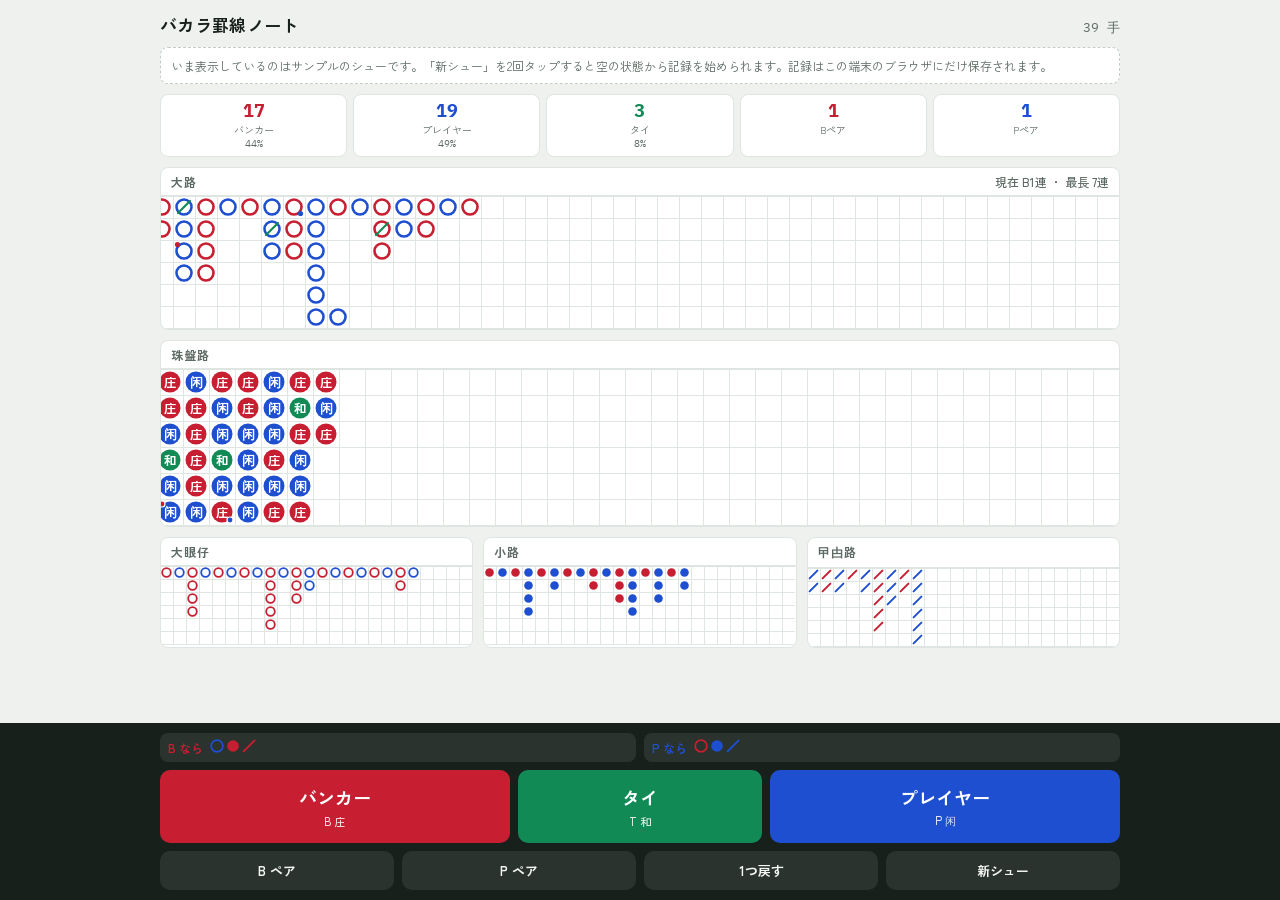
==== docs/index.html @ 33d2c754 "iPhoneアプリ版（SwiftUI）と応援チップを追加 - 大路・珠盤路・大眼仔・小路・曱甴路・問路をネイティブで描画 - 過去のシューの保存、1つ戻す、ペア記録 - StoreKit 2 の消耗型" ====
<!doctype html>
<html lang="ja">
<head>
<meta charset="utf-8">
<meta name="viewport" content="width=device-width, initial-scale=1, viewport-fit=cover, user-scalable=no">
<meta name="apple-mobile-web-app-capable" content="yes">
<meta name="mobile-web-app-capable" content="yes">
<meta name="apple-mobile-web-app-status-bar-style" content="black-translucent">
<meta name="apple-mobile-web-app-title" content="罫線ノート">
<meta name="theme-color" content="#18201c">
<link rel="manifest" href="manifest.webmanifest">
<link rel="apple-touch-icon" href="icon-180.png">
<style>
:root { color-scheme: light; padding-top: env(safe-area-inset-top, 0px); padding-bottom: 0; box-sizing: border-box; height: 100%; }
body { margin: 0; font-size: 14px; }
[hidden] { display: none !important; }
</style>
<title>バカラ罫線ノート</title>
<link rel="preconnect" href="https://fonts.googleapis.com">
<link rel="stylesheet" href="https://fonts.googleapis.com/css2?family=Zen+Kaku+Gothic+New:wght@500;700&family=IBM+Plex+Mono:wght@500;600&display=swap">
<style>
/* Layout: scoreboard sheet that scrolls, with a fixed input deck at the thumb's reach */
:root {
  --bg: #eef1ee;
  --sheet: #ffffff;
  --fg: #18201c;
  --muted: #5d6a63;
  --line: #dfe5e1;
  --line-strong: #c3ccc6;
  --banker: #c81e32;
  --player: #1f4fd1;
  --tie: #128a55;
  --deck: #18201c;
  --deck-fg: #f3f6f4;
  --deck-btn: #2a332e;
  --font-ui: "Zen Kaku Gothic New", "Hiragino Sans", "Noto Sans JP", system-ui, sans-serif;
  --font-num: "IBM Plex Mono", ui-monospace, "SFMono-Regular", Menlo, monospace;
}
@media (prefers-color-scheme: dark) {
  :root:not([data-theme="light"]) {
    --bg: #0d1210; --sheet: #151c18; --fg: #e8eeea; --muted: #94a39a;
    --line: #243029; --line-strong: #34433a;
    --banker: #ff5a6a; --player: #6d95ff; --tie: #3fc58a;
    --deck: #050806; --deck-fg: #e8eeea; --deck-btn: #1c2520;
    color-scheme: dark;
  }
}
:root[data-theme="dark"] {
  --bg: #0d1210; --sheet: #151c18; --fg: #e8eeea; --muted: #94a39a;
  --line: #243029; --line-strong: #34433a;
  --banker: #ff5a6a; --player: #6d95ff; --tie: #3fc58a;
  --deck: #050806; --deck-fg: #e8eeea; --deck-btn: #1c2520;
  color-scheme: dark;
}
html, body { height: 100%; }
body {
  background: var(--bg); color: var(--fg); font-family: var(--font-ui);
  -webkit-tap-highlight-color: transparent;
}
.app { display: flex; flex-direction: column; height: 100%; }
.sheet-wrap {
  flex: 1; overflow-y: auto; min-height: 0;
  padding-left: max(12px, env(safe-area-inset-left, 0px));
  padding-right: max(12px, env(safe-area-inset-right, 0px));
  padding-block: 12px 16px;
}
.sheet { max-width: 960px; margin: 0 auto; display: grid; gap: 10px; }
header.top { display: flex; align-items: baseline; justify-content: space-between; gap: 8px; flex-wrap: wrap; }
h1 { font-size: 17px; margin: 0; letter-spacing: .02em; text-wrap: balance; }
.hand-no { font-family: var(--font-num); font-size: 13px; color: var(--muted); }
.stats { display: grid; grid-template-columns: repeat(5, minmax(0, 1fr)); gap: 6px; }
.stat {
  background: var(--sheet); border: 1px solid var(--line); border-radius: 8px;
  padding: 6px 4px; text-align: center; min-width: 0;
}
.stat b { display: block; font-family: var(--font-num); font-size: 18px; font-variant-numeric: tabular-nums; line-height: 1.15; }
.stat span { display: block; font-size: 10px; color: var(--muted); white-space: nowrap; overflow: hidden; text-overflow: ellipsis; }
.stat small { display: block; font-family: var(--font-num); font-size: 10px; color: var(--muted); }
.stat.b b { color: var(--banker); } .stat.p b { color: var(--player); } .stat.t b { color: var(--tie); }
.road { background: var(--sheet); border: 1px solid var(--line); border-radius: 8px; overflow: hidden; }
.road h2 {
  margin: 0; padding: 5px 10px; font-size: 12px; font-weight: 700; color: var(--muted);
  letter-spacing: .08em; display: flex; justify-content: space-between; gap: 8px;
  border-bottom: 1px solid var(--line);
}
.road h2 em { font-style: normal; font-weight: 500; letter-spacing: 0; }
.scroller { overflow-x: auto; overscroll-behavior-x: contain; scrollbar-width: thin; }
.scroller svg { display: block; }
.derived { display: grid; grid-template-columns: repeat(3, minmax(0, 1fr)); gap: 10px; }
@media (max-width: 720px) { .derived { grid-template-columns: 1fr; } }
.notice {
  font-size: 12px; color: var(--muted); background: var(--sheet); border: 1px dashed var(--line-strong);
  border-radius: 8px; padding: 8px 10px; line-height: 1.6;
}

/* input deck */
.deck {
  background: var(--deck); color: var(--deck-fg);
  padding-left: max(12px, env(safe-area-inset-left, 0px));
  padding-right: max(12px, env(safe-area-inset-right, 0px));
  padding-block: 10px calc(10px + env(safe-area-inset-bottom, 0px));
}
.deck-inner { max-width: 960px; margin: 0 auto; display: grid; gap: 8px; }
.ask { display: grid; grid-template-columns: 1fr 1fr; gap: 8px; font-size: 12px; }
.ask div { display: flex; align-items: center; gap: 6px; background: var(--deck-btn); border-radius: 8px; padding: 5px 8px; min-width: 0; }
.ask .lbl { font-weight: 700; }
.ask .lbl.b { color: var(--banker); } .ask .lbl.p { color: var(--player); }
.ask svg { flex: none; }
.ask .none { color: #8a978f; font-size: 11px; }
.main-btns { display: grid; grid-template-columns: 1fr .7fr 1fr; gap: 8px; }
button {
  font-family: var(--font-ui); font-weight: 700; border: 0; cursor: pointer; color: inherit;
  border-radius: 10px; touch-action: manipulation;
}
button:focus-visible { outline: 3px solid #f5c542; outline-offset: 2px; }
.res { padding: 14px 4px; font-size: 18px; color: #fff; display: grid; gap: 2px; justify-items: center; }
.res small { font-size: 11px; font-weight: 500; opacity: .85; }
.res.b { background: var(--banker); } .res.p { background: var(--player); } .res.t { background: var(--tie); }
.res:active { transform: scale(.97); }
.sub-btns { display: grid; grid-template-columns: 1fr 1fr 1fr 1fr; gap: 8px; }
.sub-btns button { background: var(--deck-btn); color: var(--deck-fg); padding: 10px 4px; font-size: 13px; }
.sub-btns button[aria-pressed="true"].bp { background: var(--banker); color: #fff; }
.sub-btns button[aria-pressed="true"].pp { background: var(--player); color: #fff; }
.sub-btns button.arm { background: #f5c542; color: #18201c; }
@media (prefers-reduced-motion: reduce) { .res:active { transform: none; } }
</style>

</head>
<body>
<div class="app">
  <div class="sheet-wrap" id="sheetWrap">
    <div class="sheet">
      <header class="top">
        <h1>バカラ罫線ノート</h1>
        <span class="hand-no" id="handNo">0 手目</span>
      </header>
      <div class="notice" id="sampleNote" hidden>いま表示しているのはサンプルのシューです。「新シュー」を2回タップすると空の状態から記録を始められます。記録はこの端末のブラウザにだけ保存されます。</div>
      <div class="stats" id="stats"></div>
      <section class="road"><h2>大路 <em id="bigInfo"></em></h2><div class="scroller" id="bigRoad"></div></section>
      <section class="road"><h2>珠盤路</h2><div class="scroller" id="beadRoad"></div></section>
      <div class="derived">
        <section class="road"><h2>大眼仔</h2><div class="scroller" id="eyeRoad"></div></section>
        <section class="road"><h2>小路</h2><div class="scroller" id="smallRoad"></div></section>
        <section class="road"><h2>曱甴路</h2><div class="scroller" id="roachRoad"></div></section>
      </div>
    </div>
  </div>

  <div class="deck">
    <div class="deck-inner">
      <div class="ask" aria-label="問路（次の結果ごとの下三路の予測）">
        <div><span class="lbl b">B なら</span><span id="askB"></span></div>
        <div><span class="lbl p">P なら</span><span id="askP"></span></div>
      </div>
      <div class="main-btns">
        <button class="res b" id="btnB">バンカー<small>B 庄</small></button>
        <button class="res t" id="btnT">タイ<small>T 和</small></button>
        <button class="res p" id="btnP">プレイヤー<small>P 闲</small></button>
      </div>
      <div class="sub-btns">
        <button class="bp" id="btnBP" aria-pressed="false">B ペア</button>
        <button class="pp" id="btnPP" aria-pressed="false">P ペア</button>
        <button id="btnUndo">1つ戻す</button>
        <button id="btnNew">新シュー</button>
      </div>
    </div>
  </div>
</div>

<script>
(() => {
  const KEY = 'baccarat-roads-v1';
  const ROWS = 6;
  const SAMPLE = 'BBPTPPPBBBBPBPPTPBBBPPPPPPPBPBBTBPPBBPB'.split('').map((r, i) => ({ r, bp: i === 5, pp: i === 17 }));

  let state = load();
  let pairs = { bp: false, pp: false };

  function load() {
    try {
      const raw = localStorage.getItem(KEY);
      if (raw) { const s = JSON.parse(raw); if (Array.isArray(s.hands)) return { hands: s.hands, sample: !!s.sample }; }
    } catch (e) {}
    return { hands: SAMPLE.slice(), sample: true };
  }
  function save() { try { localStorage.setItem(KEY, JSON.stringify(state)); } catch (e) {} }

  // ---- road logic ----

  // Group a sequence of keyed items into logical columns (a new column when the key changes).
  function toColumns(items, key) {
    const cols = [];
    for (const it of items) {
      const last = cols[cols.length - 1];
      if (last && key(last[0]) === key(it)) last.push(it); else cols.push([it]);
    }
    return cols;
  }

  // Place logical columns on a 6-row grid, turning right (dragon tail) when blocked.
  function place(cols) {
    const occ = new Set();
    const cells = [];
    let startX = -1;
    for (const col of cols) {
      startX++;
      while (occ.has(startX + ',0')) startX++;
      let x = startX, y = 0, turned = false;
      col.forEach((it, i) => {
        if (i > 0) {
          if (!turned && y + 1 < ROWS && !occ.has(x + ',' + (y + 1))) y++;
          else { x++; turned = true; }
        }
        occ.add(x + ',' + y);
        cells.push({ x, y, it });
      });
    }
    return cells;
  }

  function bigRoadColumns(hands) {
    const entries = [];
    let leadTies = 0;
    for (const h of hands) {
      if (h.r === 'T') {
        if (entries.length) entries[entries.length - 1].ties++; else leadTies++;
      } else {
        entries.push({ r: h.r, ties: 0, bp: h.bp, pp: h.pp });
      }
    }
    if (entries.length) entries[0].ties += leadTies;
    return { cols: toColumns(entries, e => e.r), leadTies: entries.length ? 0 : leadTies };
  }

  // Derived roads: k = 1 (大眼仔), 2 (小路), 3 (曱甴路). Returns 'R' / 'B' per mark.
  function derivedMarks(cols, k) {
    const marks = [];
    cols.forEach((col, c) => {
      col.forEach((_, r) => {
        if (r === 0) {
          if (c - 1 - k < 0) return;
          marks.push(cols[c - 1].length === cols[c - 1 - k].length ? 'R' : 'B');
        } else {
          if (c - k < 0) return;
          marks.push(cols[c - k].length === r ? 'B' : 'R');
        }
      });
    });
    return marks;
  }

  function nextMark(hands, k, r) {
    const before = derivedMarks(bigRoadColumns(hands).cols, k).length;
    const after = derivedMarks(bigRoadColumns(hands.concat({ r })).cols, k);
    return after.length > before ? after[after.length - 1] : null;
  }

  // ---- drawing ----

  const colorOf = c => c === 'B' || c === 'R' ? 'var(--banker)' : c === 'P' || c === 'BL' ? 'var(--player)' : 'var(--tie)';

  function grid(container, cellSize, usedCols, body) {
    const w = container.clientWidth || 320;
    const cols = Math.max(usedCols + 4, Math.ceil(w / cellSize));
    const W = cols * cellSize, H = ROWS * cellSize;
    let lines = '';
    for (let i = 0; i <= cols; i++) lines += `<line x1="${i * cellSize}" y1="0" x2="${i * cellSize}" y2="${H}"/>`;
    for (let j = 0; j <= ROWS; j++) lines += `<line x1="0" y1="${j * cellSize}" x2="${W}" y2="${j * cellSize}"/>`;
    container.innerHTML = `<svg width="${W}" height="${H + 1}" viewBox="0 0 ${W} ${H + 1}" role="img">
      <g stroke="var(--line)" stroke-width="1" shape-rendering="crispEdges">${lines}</g>${body}</svg>`;
    container.scrollLeft = container.scrollWidth;
  }

  const ring = (cx, cy, r, color, sw) => `<circle cx="${cx}" cy="${cy}" r="${r}" fill="none" stroke="${color}" stroke-width="${sw}"/>`;
  const dot = (cx, cy, r, color) => `<circle cx="${cx}" cy="${cy}" r="${r}" fill="${color}"/>`;
  const slash = (cx, cy, r, color, sw) => `<line x1="${cx - r}" y1="${cy + r}" x2="${cx + r}" y2="${cy - r}" stroke="${color}" stroke-width="${sw}" stroke-linecap="round"/>`;

  function drawBig(cols, leadTies) {
    const el = document.getElementById('bigRoad');
    const s = 22;
    const cells = place(cols);
    let body = '', maxX = -1;
    for (const { x, y, it } of cells) {
      maxX = Math.max(maxX, x);
      const cx = x * s + s / 2, cy = y * s + s / 2;
      body += ring(cx, cy, s / 2 - 3.5, colorOf(it.r), 2.6);
      if (it.ties) {
        body += slash(cx, cy, s / 2 - 5, 'var(--tie)', 2.2);
        if (it.ties > 1) body += `<text x="${cx}" y="${cy + 3.5}" text-anchor="middle" font-size="10" font-weight="600" font-family="var(--font-num)" fill="var(--fg)">${it.ties}</text>`;
      }
      if (it.bp) body += dot(x * s + 4.5, y * s + 4.5, 2.6, 'var(--banker)');
      if (it.pp) body += dot(x * s + s - 4.5, y * s + s - 4.5, 2.6, 'var(--player)');
    }
    if (leadTies) body += slash(s / 2, s / 2, s / 2 - 5, 'var(--tie)', 2.2);
    grid(el, s, maxX + 1, body);
    const longest = cols.reduce((m, c) => Math.max(m, c.length), 0);
    const cur = cols[cols.length - 1];
    document.getElementById('bigInfo').textContent = cur ? `現在 ${cur[0].r === 'B' ? 'B' : 'P'}${cur.length}連 ・ 最長 ${longest}連` : '';
  }

  function drawBead(hands) {
    const el = document.getElementById('beadRoad');
    const s = 26;
    let body = '';
    const label = { B: '庄', P: '闲', T: '和' };
    hands.forEach((h, i) => {
      const x = Math.floor(i / ROWS), y = i % ROWS;
      const cx = x * s + s / 2, cy = y * s + s / 2;
      body += dot(cx, cy, s / 2 - 2.5, colorOf(h.r));
      body += `<text x="${cx}" y="${cy + 4.5}" text-anchor="middle" font-size="12.5" font-weight="700" fill="#fff" font-family="var(--font-ui)">${label[h.r]}</text>`;
      if (h.bp) body += `<circle cx="${x * s + 5}" cy="${y * s + 5}" r="3" fill="var(--banker)" stroke="var(--sheet)" stroke-width="1.2"/>`;
      if (h.pp) body += `<circle cx="${x * s + s - 5}" cy="${y * s + s - 5}" r="3" fill="var(--player)" stroke="var(--sheet)" stroke-width="1.2"/>`;
    });
    grid(el, s, Math.ceil(hands.length / ROWS), body);
  }

  const markShape = {
    1: (cx, cy, s, c) => ring(cx, cy, s / 2 - 2.2, c, 1.8),
    2: (cx, cy, s, c) => dot(cx, cy, s / 2 - 2.2, c),
    3: (cx, cy, s, c) => slash(cx, cy, s / 2 - 2.6, c, 2),
  };

  function drawDerived(id, cols, k) {
    const el = document.getElementById(id);
    const s = 13;
    const marks = derivedMarks(cols, k).map(m => ({ m }));
    const cells = place(toColumns(marks, o => o.m));
    let body = '', maxX = -1;
    for (const { x, y, it } of cells) {
      maxX = Math.max(maxX, x);
      body += markShape[k](x * s + s / 2, y * s + s / 2, s, it.m === 'R' ? 'var(--banker)' : 'var(--player)');
    }
    grid(el, s, maxX + 1, body);
  }

  function miniIcon(k, m) {
    if (!m) return '';
    const c = m === 'R' ? 'var(--banker)' : 'var(--player)';
    return `<svg width="16" height="16" viewBox="0 0 16 16" aria-label="${['', '大眼仔', '小路', '曱甴路'][k]} ${m === 'R' ? '赤' : '青'}">${markShape[k](8, 8, 16, c)}</svg>`;
  }

  function drawAsk(hands) {
    for (const r of ['B', 'P']) {
      const icons = [1, 2, 3].map(k => miniIcon(k, nextMark(hands, k, r))).join('');
      document.getElementById('ask' + r).innerHTML = icons || '<span class="none">まだ出ません</span>';
    }
  }

  function drawStats(hands) {
    const n = hands.length;
    const c = { B: 0, P: 0, T: 0, bp: 0, pp: 0 };
    hands.forEach(h => { c[h.r]++; if (h.bp) c.bp++; if (h.pp) c.pp++; });
    const pct = v => n ? Math.round(v / n * 100) + '%' : '–';
    document.getElementById('stats').innerHTML = `
      <div class="stat b"><b>${c.B}</b><span>バンカー</span> <small>${pct(c.B)}</small></div>
      <div class="stat p"><b>${c.P}</b><span>プレイヤー</span> <small>${pct(c.P)}</small></div>
      <div class="stat t"><b>${c.T}</b><span>タイ</span> <small>${pct(c.T)}</small></div>
      <div class="stat b"><b>${c.bp}</b><span>Bペア</span></div>
      <div class="stat p"><b>${c.pp}</b><span>Pペア</span></div>`;
    document.getElementById('handNo').textContent = `${n} 手`;
  }

  function render() {
    const hands = state.hands;
    const { cols, leadTies } = bigRoadColumns(hands);
    drawStats(hands);
    drawBig(cols, leadTies);
    drawBead(hands);
    drawDerived('eyeRoad', cols, 1);
    drawDerived('smallRoad', cols, 2);
    drawDerived('roachRoad', cols, 3);
    drawAsk(hands);
    document.getElementById('sampleNote').hidden = !state.sample;
    document.getElementById('btnBP').setAttribute('aria-pressed', pairs.bp);
    document.getElementById('btnPP').setAttribute('aria-pressed', pairs.pp);
  }

  // ---- input ----

  function add(r) {
    if (state.sample) state = { hands: [], sample: false };
    state.hands.push({ r, bp: pairs.bp, pp: pairs.pp });
    pairs = { bp: false, pp: false };
    save(); render();
  }
  document.getElementById('btnB').onclick = () => add('B');
  document.getElementById('btnP').onclick = () => add('P');
  document.getElementById('btnT').onclick = () => add('T');
  document.getElementById('btnBP').onclick = () => { pairs.bp = !pairs.bp; render(); };
  document.getElementById('btnPP').onclick = () => { pairs.pp = !pairs.pp; render(); };
  document.getElementById('btnUndo').onclick = () => {
    if (state.sample) return;
    state.hands.pop(); save(); render();
  };

  const newBtn = document.getElementById('btnNew');
  let armTimer = null;
  newBtn.onclick = () => {
    if (!newBtn.classList.contains('arm')) {
      newBtn.classList.add('arm'); newBtn.textContent = 'もう一度で消去';
      armTimer = setTimeout(disarm, 3000);
      return;
    }
    disarm();
    state = { hands: [], sample: false }; pairs = { bp: false, pp: false };
    save(); render();
  };
  function disarm() { clearTimeout(armTimer); newBtn.classList.remove('arm'); newBtn.textContent = '新シュー'; }

  let rt; addEventListener('resize', () => { clearTimeout(rt); rt = setTimeout(render, 150); });
  render();
})();
</script>
<script>
if ('serviceWorker' in navigator) addEventListener('load', () => navigator.serviceWorker.register('sw.js').catch(() => {}));
</script>
</body>
</html>
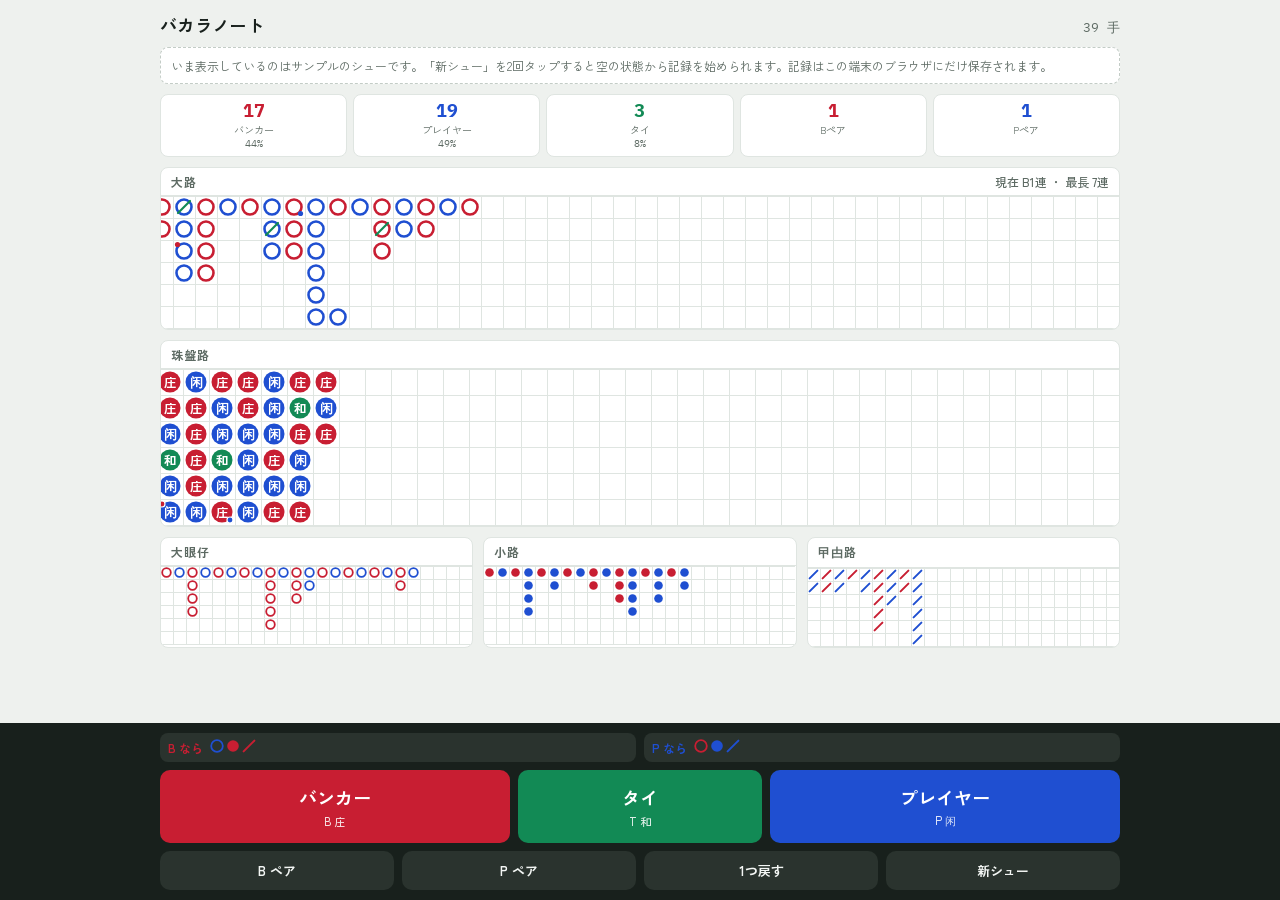
==== commit ddbbb2f4: "アプリ名をバカラノートにし、ストアの文章・審査メモ・サポート／プライバシーのページをチップ込みの 1.0 に合わせる Co-Authored-By: Claude Opus 5.5 (1M conte" ====
--- a/docs/index.html
+++ b/docs/index.html
@@ -6,7 +6,7 @@
 <meta name="apple-mobile-web-app-capable" content="yes">
 <meta name="mobile-web-app-capable" content="yes">
 <meta name="apple-mobile-web-app-status-bar-style" content="black-translucent">
-<meta name="apple-mobile-web-app-title" content="罫線ノート">
+<meta name="apple-mobile-web-app-title" content="バカラノート">
 <meta name="theme-color" content="#18201c">
 <link rel="manifest" href="manifest.webmanifest">
 <link rel="apple-touch-icon" href="icon-180.png">
@@ -15,7 +15,7 @@
 body { margin: 0; font-size: 14px; }
 [hidden] { display: none !important; }
 </style>
-<title>バカラ罫線ノート</title>
+<title>バカラノート</title>
 <link rel="preconnect" href="https://fonts.googleapis.com">
 <link rel="stylesheet" href="https://fonts.googleapis.com/css2?family=Zen+Kaku+Gothic+New:wght@500;700&family=IBM+Plex+Mono:wght@500;600&display=swap">
 <style>
@@ -131,7 +131,7 @@
   <div class="sheet-wrap" id="sheetWrap">
     <div class="sheet">
       <header class="top">
-        <h1>バカラ罫線ノート</h1>
+        <h1>バカラノート</h1>
         <span class="hand-no" id="handNo">0 手目</span>
       </header>
       <div class="notice" id="sampleNote" hidden>いま表示しているのはサンプルのシューです。「新シュー」を2回タップすると空の状態から記録を始められます。記録はこの端末のブラウザにだけ保存されます。</div>
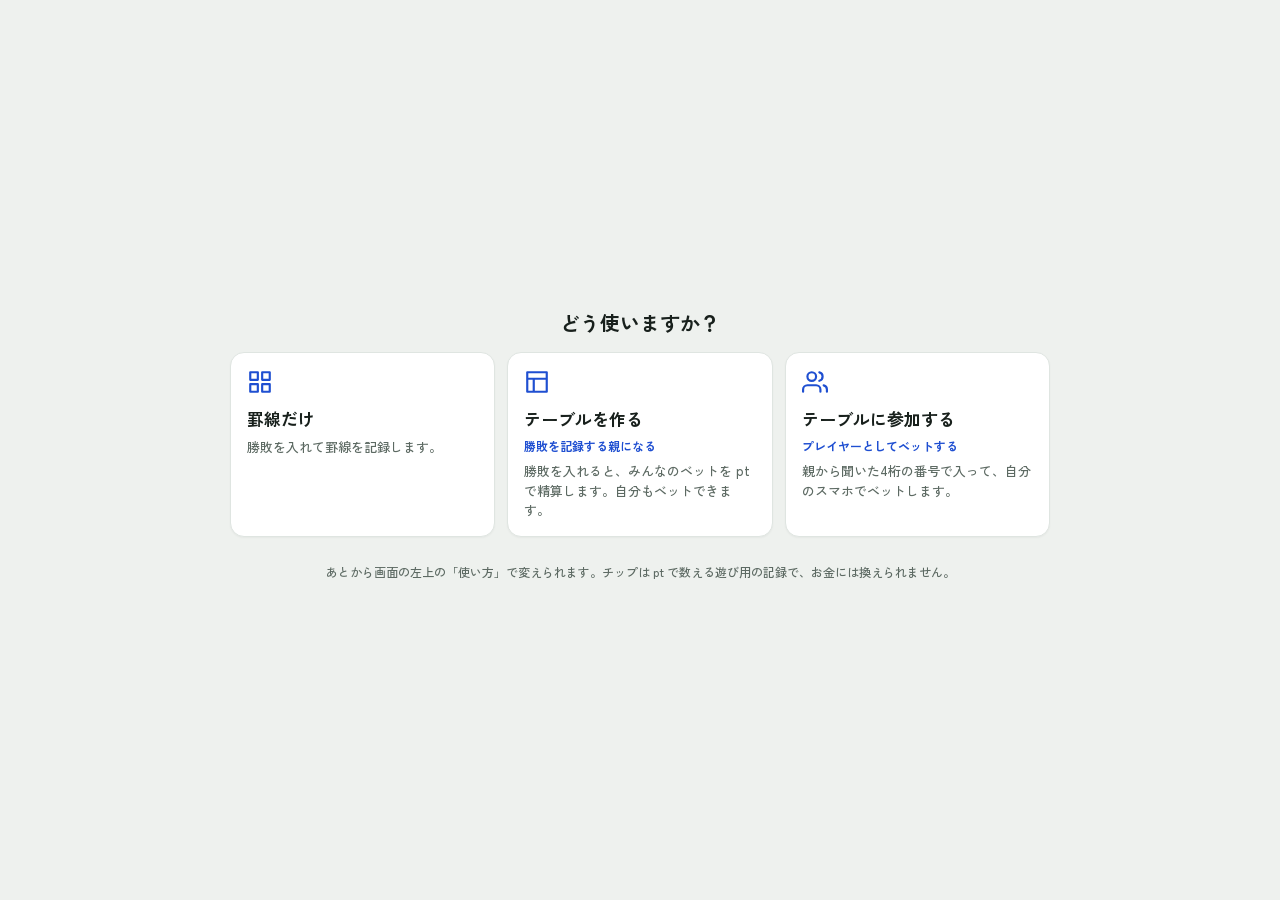
==== commit 40d47c08: "Web 版：罫線の画面をアプリと同じ形に作り直す Co-Authored-By: Claude Opus 5.5 <noreply@anthropic.com> Claude-Session: htt" ====
--- a/docs/index.html
+++ b/docs/index.html
@@ -5,414 +5,24 @@
 <meta name="viewport" content="width=device-width, initial-scale=1, viewport-fit=cover, user-scalable=no">
 <meta name="apple-mobile-web-app-capable" content="yes">
 <meta name="mobile-web-app-capable" content="yes">
-<meta name="apple-mobile-web-app-status-bar-style" content="black-translucent">
+<meta name="apple-mobile-web-app-status-bar-style" content="default">
 <meta name="apple-mobile-web-app-title" content="バカラノート">
-<meta name="theme-color" content="#18201c">
+<meta name="theme-color" content="#eef1ee" media="(prefers-color-scheme: light)">
+<meta name="theme-color" content="#0d1210" media="(prefers-color-scheme: dark)">
+<meta name="description" content="広告なしのバカラ罫線の記録。大路・珠盤路・下三路・問路と、pt で数えるみんなのテーブル。">
+<title>バカラノート</title>
 <link rel="manifest" href="manifest.webmanifest">
 <link rel="apple-touch-icon" href="icon-180.png">
-<style>
-:root { color-scheme: light; padding-top: env(safe-area-inset-top, 0px); padding-bottom: 0; box-sizing: border-box; height: 100%; }
-body { margin: 0; font-size: 14px; }
-[hidden] { display: none !important; }
-</style>
-<title>バカラノート</title>
+<link rel="icon" href="icon-192.png">
 <link rel="preconnect" href="https://fonts.googleapis.com">
+<link rel="preconnect" href="https://fonts.gstatic.com" crossorigin>
 <link rel="stylesheet" href="https://fonts.googleapis.com/css2?family=Zen+Kaku+Gothic+New:wght@500;700&family=IBM+Plex+Mono:wght@500;600&display=swap">
-<style>
-/* Layout: scoreboard sheet that scrolls, with a fixed input deck at the thumb's reach */
-:root {
-  --bg: #eef1ee;
-  --sheet: #ffffff;
-  --fg: #18201c;
-  --muted: #5d6a63;
-  --line: #dfe5e1;
-  --line-strong: #c3ccc6;
-  --banker: #c81e32;
-  --player: #1f4fd1;
-  --tie: #128a55;
-  --deck: #18201c;
-  --deck-fg: #f3f6f4;
-  --deck-btn: #2a332e;
-  --font-ui: "Zen Kaku Gothic New", "Hiragino Sans", "Noto Sans JP", system-ui, sans-serif;
-  --font-num: "IBM Plex Mono", ui-monospace, "SFMono-Regular", Menlo, monospace;
-}
-@media (prefers-color-scheme: dark) {
-  :root:not([data-theme="light"]) {
-    --bg: #0d1210; --sheet: #151c18; --fg: #e8eeea; --muted: #94a39a;
-    --line: #243029; --line-strong: #34433a;
-    --banker: #ff5a6a; --player: #6d95ff; --tie: #3fc58a;
-    --deck: #050806; --deck-fg: #e8eeea; --deck-btn: #1c2520;
-    color-scheme: dark;
-  }
-}
-:root[data-theme="dark"] {
-  --bg: #0d1210; --sheet: #151c18; --fg: #e8eeea; --muted: #94a39a;
-  --line: #243029; --line-strong: #34433a;
-  --banker: #ff5a6a; --player: #6d95ff; --tie: #3fc58a;
-  --deck: #050806; --deck-fg: #e8eeea; --deck-btn: #1c2520;
-  color-scheme: dark;
-}
-html, body { height: 100%; }
-body {
-  background: var(--bg); color: var(--fg); font-family: var(--font-ui);
-  -webkit-tap-highlight-color: transparent;
-}
-.app { display: flex; flex-direction: column; height: 100%; }
-.sheet-wrap {
-  flex: 1; overflow-y: auto; min-height: 0;
-  padding-left: max(12px, env(safe-area-inset-left, 0px));
-  padding-right: max(12px, env(safe-area-inset-right, 0px));
-  padding-block: 12px 16px;
-}
-.sheet { max-width: 960px; margin: 0 auto; display: grid; gap: 10px; }
-header.top { display: flex; align-items: baseline; justify-content: space-between; gap: 8px; flex-wrap: wrap; }
-h1 { font-size: 17px; margin: 0; letter-spacing: .02em; text-wrap: balance; }
-.hand-no { font-family: var(--font-num); font-size: 13px; color: var(--muted); }
-.stats { display: grid; grid-template-columns: repeat(5, minmax(0, 1fr)); gap: 6px; }
-.stat {
-  background: var(--sheet); border: 1px solid var(--line); border-radius: 8px;
-  padding: 6px 4px; text-align: center; min-width: 0;
-}
-.stat b { display: block; font-family: var(--font-num); font-size: 18px; font-variant-numeric: tabular-nums; line-height: 1.15; }
-.stat span { display: block; font-size: 10px; color: var(--muted); white-space: nowrap; overflow: hidden; text-overflow: ellipsis; }
-.stat small { display: block; font-family: var(--font-num); font-size: 10px; color: var(--muted); }
-.stat.b b { color: var(--banker); } .stat.p b { color: var(--player); } .stat.t b { color: var(--tie); }
-.road { background: var(--sheet); border: 1px solid var(--line); border-radius: 8px; overflow: hidden; }
-.road h2 {
-  margin: 0; padding: 5px 10px; font-size: 12px; font-weight: 700; color: var(--muted);
-  letter-spacing: .08em; display: flex; justify-content: space-between; gap: 8px;
-  border-bottom: 1px solid var(--line);
-}
-.road h2 em { font-style: normal; font-weight: 500; letter-spacing: 0; }
-.scroller { overflow-x: auto; overscroll-behavior-x: contain; scrollbar-width: thin; }
-.scroller svg { display: block; }
-.derived { display: grid; grid-template-columns: repeat(3, minmax(0, 1fr)); gap: 10px; }
-@media (max-width: 720px) { .derived { grid-template-columns: 1fr; } }
-.notice {
-  font-size: 12px; color: var(--muted); background: var(--sheet); border: 1px dashed var(--line-strong);
-  border-radius: 8px; padding: 8px 10px; line-height: 1.6;
-}
-
-/* input deck */
-.deck {
-  background: var(--deck); color: var(--deck-fg);
-  padding-left: max(12px, env(safe-area-inset-left, 0px));
-  padding-right: max(12px, env(safe-area-inset-right, 0px));
-  padding-block: 10px calc(10px + env(safe-area-inset-bottom, 0px));
-}
-.deck-inner { max-width: 960px; margin: 0 auto; display: grid; gap: 8px; }
-.ask { display: grid; grid-template-columns: 1fr 1fr; gap: 8px; font-size: 12px; }
-.ask div { display: flex; align-items: center; gap: 6px; background: var(--deck-btn); border-radius: 8px; padding: 5px 8px; min-width: 0; }
-.ask .lbl { font-weight: 700; }
-.ask .lbl.b { color: var(--banker); } .ask .lbl.p { color: var(--player); }
-.ask svg { flex: none; }
-.ask .none { color: #8a978f; font-size: 11px; }
-.main-btns { display: grid; grid-template-columns: 1fr .7fr 1fr; gap: 8px; }
-button {
-  font-family: var(--font-ui); font-weight: 700; border: 0; cursor: pointer; color: inherit;
-  border-radius: 10px; touch-action: manipulation;
-}
-button:focus-visible { outline: 3px solid #f5c542; outline-offset: 2px; }
-.res { padding: 14px 4px; font-size: 18px; color: #fff; display: grid; gap: 2px; justify-items: center; }
-.res small { font-size: 11px; font-weight: 500; opacity: .85; }
-.res.b { background: var(--banker); } .res.p { background: var(--player); } .res.t { background: var(--tie); }
-.res:active { transform: scale(.97); }
-.sub-btns { display: grid; grid-template-columns: 1fr 1fr 1fr 1fr; gap: 8px; }
-.sub-btns button { background: var(--deck-btn); color: var(--deck-fg); padding: 10px 4px; font-size: 13px; }
-.sub-btns button[aria-pressed="true"].bp { background: var(--banker); color: #fff; }
-.sub-btns button[aria-pressed="true"].pp { background: var(--player); color: #fff; }
-.sub-btns button.arm { background: #f5c542; color: #18201c; }
-@media (prefers-reduced-motion: reduce) { .res:active { transform: none; } }
-</style>
-
+<link rel="stylesheet" href="css/app.css">
 </head>
 <body>
-<div class="app">
-  <div class="sheet-wrap" id="sheetWrap">
-    <div class="sheet">
-      <header class="top">
-        <h1>バカラノート</h1>
-        <span class="hand-no" id="handNo">0 手目</span>
-      </header>
-      <div class="notice" id="sampleNote" hidden>いま表示しているのはサンプルのシューです。「新シュー」を2回タップすると空の状態から記録を始められます。記録はこの端末のブラウザにだけ保存されます。</div>
-      <div class="stats" id="stats"></div>
-      <section class="road"><h2>大路 <em id="bigInfo"></em></h2><div class="scroller" id="bigRoad"></div></section>
-      <section class="road"><h2>珠盤路</h2><div class="scroller" id="beadRoad"></div></section>
-      <div class="derived">
-        <section class="road"><h2>大眼仔</h2><div class="scroller" id="eyeRoad"></div></section>
-        <section class="road"><h2>小路</h2><div class="scroller" id="smallRoad"></div></section>
-        <section class="road"><h2>曱甴路</h2><div class="scroller" id="roachRoad"></div></section>
-      </div>
-    </div>
-  </div>
-
-  <div class="deck">
-    <div class="deck-inner">
-      <div class="ask" aria-label="問路（次の結果ごとの下三路の予測）">
-        <div><span class="lbl b">B なら</span><span id="askB"></span></div>
-        <div><span class="lbl p">P なら</span><span id="askP"></span></div>
-      </div>
-      <div class="main-btns">
-        <button class="res b" id="btnB">バンカー<small>B 庄</small></button>
-        <button class="res t" id="btnT">タイ<small>T 和</small></button>
-        <button class="res p" id="btnP">プレイヤー<small>P 闲</small></button>
-      </div>
-      <div class="sub-btns">
-        <button class="bp" id="btnBP" aria-pressed="false">B ペア</button>
-        <button class="pp" id="btnPP" aria-pressed="false">P ペア</button>
-        <button id="btnUndo">1つ戻す</button>
-        <button id="btnNew">新シュー</button>
-      </div>
-    </div>
-  </div>
-</div>
-
-<script>
-(() => {
-  const KEY = 'baccarat-roads-v1';
-  const ROWS = 6;
-  const SAMPLE = 'BBPTPPPBBBBPBPPTPBBBPPPPPPPBPBBTBPPBBPB'.split('').map((r, i) => ({ r, bp: i === 5, pp: i === 17 }));
-
-  let state = load();
-  let pairs = { bp: false, pp: false };
-
-  function load() {
-    try {
-      const raw = localStorage.getItem(KEY);
-      if (raw) { const s = JSON.parse(raw); if (Array.isArray(s.hands)) return { hands: s.hands, sample: !!s.sample }; }
-    } catch (e) {}
-    return { hands: SAMPLE.slice(), sample: true };
-  }
-  function save() { try { localStorage.setItem(KEY, JSON.stringify(state)); } catch (e) {} }
-
-  // ---- road logic ----
-
-  // Group a sequence of keyed items into logical columns (a new column when the key changes).
-  function toColumns(items, key) {
-    const cols = [];
-    for (const it of items) {
-      const last = cols[cols.length - 1];
-      if (last && key(last[0]) === key(it)) last.push(it); else cols.push([it]);
-    }
-    return cols;
-  }
-
-  // Place logical columns on a 6-row grid, turning right (dragon tail) when blocked.
-  function place(cols) {
-    const occ = new Set();
-    const cells = [];
-    let startX = -1;
-    for (const col of cols) {
-      startX++;
-      while (occ.has(startX + ',0')) startX++;
-      let x = startX, y = 0, turned = false;
-      col.forEach((it, i) => {
-        if (i > 0) {
-          if (!turned && y + 1 < ROWS && !occ.has(x + ',' + (y + 1))) y++;
-          else { x++; turned = true; }
-        }
-        occ.add(x + ',' + y);
-        cells.push({ x, y, it });
-      });
-    }
-    return cells;
-  }
-
-  function bigRoadColumns(hands) {
-    const entries = [];
-    let leadTies = 0;
-    for (const h of hands) {
-      if (h.r === 'T') {
-        if (entries.length) entries[entries.length - 1].ties++; else leadTies++;
-      } else {
-        entries.push({ r: h.r, ties: 0, bp: h.bp, pp: h.pp });
-      }
-    }
-    if (entries.length) entries[0].ties += leadTies;
-    return { cols: toColumns(entries, e => e.r), leadTies: entries.length ? 0 : leadTies };
-  }
-
-  // Derived roads: k = 1 (大眼仔), 2 (小路), 3 (曱甴路). Returns 'R' / 'B' per mark.
-  function derivedMarks(cols, k) {
-    const marks = [];
-    cols.forEach((col, c) => {
-      col.forEach((_, r) => {
-        if (r === 0) {
-          if (c - 1 - k < 0) return;
-          marks.push(cols[c - 1].length === cols[c - 1 - k].length ? 'R' : 'B');
-        } else {
-          if (c - k < 0) return;
-          marks.push(cols[c - k].length === r ? 'B' : 'R');
-        }
-      });
-    });
-    return marks;
-  }
-
-  function nextMark(hands, k, r) {
-    const before = derivedMarks(bigRoadColumns(hands).cols, k).length;
-    const after = derivedMarks(bigRoadColumns(hands.concat({ r })).cols, k);
-    return after.length > before ? after[after.length - 1] : null;
-  }
-
-  // ---- drawing ----
-
-  const colorOf = c => c === 'B' || c === 'R' ? 'var(--banker)' : c === 'P' || c === 'BL' ? 'var(--player)' : 'var(--tie)';
-
-  function grid(container, cellSize, usedCols, body) {
-    const w = container.clientWidth || 320;
-    const cols = Math.max(usedCols + 4, Math.ceil(w / cellSize));
-    const W = cols * cellSize, H = ROWS * cellSize;
-    let lines = '';
-    for (let i = 0; i <= cols; i++) lines += `<line x1="${i * cellSize}" y1="0" x2="${i * cellSize}" y2="${H}"/>`;
-    for (let j = 0; j <= ROWS; j++) lines += `<line x1="0" y1="${j * cellSize}" x2="${W}" y2="${j * cellSize}"/>`;
-    container.innerHTML = `<svg width="${W}" height="${H + 1}" viewBox="0 0 ${W} ${H + 1}" role="img">
-      <g stroke="var(--line)" stroke-width="1" shape-rendering="crispEdges">${lines}</g>${body}</svg>`;
-    container.scrollLeft = container.scrollWidth;
-  }
-
-  const ring = (cx, cy, r, color, sw) => `<circle cx="${cx}" cy="${cy}" r="${r}" fill="none" stroke="${color}" stroke-width="${sw}"/>`;
-  const dot = (cx, cy, r, color) => `<circle cx="${cx}" cy="${cy}" r="${r}" fill="${color}"/>`;
-  const slash = (cx, cy, r, color, sw) => `<line x1="${cx - r}" y1="${cy + r}" x2="${cx + r}" y2="${cy - r}" stroke="${color}" stroke-width="${sw}" stroke-linecap="round"/>`;
-
-  function drawBig(cols, leadTies) {
-    const el = document.getElementById('bigRoad');
-    const s = 22;
-    const cells = place(cols);
-    let body = '', maxX = -1;
-    for (const { x, y, it } of cells) {
-      maxX = Math.max(maxX, x);
-      const cx = x * s + s / 2, cy = y * s + s / 2;
-      body += ring(cx, cy, s / 2 - 3.5, colorOf(it.r), 2.6);
-      if (it.ties) {
-        body += slash(cx, cy, s / 2 - 5, 'var(--tie)', 2.2);
-        if (it.ties > 1) body += `<text x="${cx}" y="${cy + 3.5}" text-anchor="middle" font-size="10" font-weight="600" font-family="var(--font-num)" fill="var(--fg)">${it.ties}</text>`;
-      }
-      if (it.bp) body += dot(x * s + 4.5, y * s + 4.5, 2.6, 'var(--banker)');
-      if (it.pp) body += dot(x * s + s - 4.5, y * s + s - 4.5, 2.6, 'var(--player)');
-    }
-    if (leadTies) body += slash(s / 2, s / 2, s / 2 - 5, 'var(--tie)', 2.2);
-    grid(el, s, maxX + 1, body);
-    const longest = cols.reduce((m, c) => Math.max(m, c.length), 0);
-    const cur = cols[cols.length - 1];
-    document.getElementById('bigInfo').textContent = cur ? `現在 ${cur[0].r === 'B' ? 'B' : 'P'}${cur.length}連 ・ 最長 ${longest}連` : '';
-  }
-
-  function drawBead(hands) {
-    const el = document.getElementById('beadRoad');
-    const s = 26;
-    let body = '';
-    const label = { B: '庄', P: '闲', T: '和' };
-    hands.forEach((h, i) => {
-      const x = Math.floor(i / ROWS), y = i % ROWS;
-      const cx = x * s + s / 2, cy = y * s + s / 2;
-      body += dot(cx, cy, s / 2 - 2.5, colorOf(h.r));
-      body += `<text x="${cx}" y="${cy + 4.5}" text-anchor="middle" font-size="12.5" font-weight="700" fill="#fff" font-family="var(--font-ui)">${label[h.r]}</text>`;
-      if (h.bp) body += `<circle cx="${x * s + 5}" cy="${y * s + 5}" r="3" fill="var(--banker)" stroke="var(--sheet)" stroke-width="1.2"/>`;
-      if (h.pp) body += `<circle cx="${x * s + s - 5}" cy="${y * s + s - 5}" r="3" fill="var(--player)" stroke="var(--sheet)" stroke-width="1.2"/>`;
-    });
-    grid(el, s, Math.ceil(hands.length / ROWS), body);
-  }
-
-  const markShape = {
-    1: (cx, cy, s, c) => ring(cx, cy, s / 2 - 2.2, c, 1.8),
-    2: (cx, cy, s, c) => dot(cx, cy, s / 2 - 2.2, c),
-    3: (cx, cy, s, c) => slash(cx, cy, s / 2 - 2.6, c, 2),
-  };
-
-  function drawDerived(id, cols, k) {
-    const el = document.getElementById(id);
-    const s = 13;
-    const marks = derivedMarks(cols, k).map(m => ({ m }));
-    const cells = place(toColumns(marks, o => o.m));
-    let body = '', maxX = -1;
-    for (const { x, y, it } of cells) {
-      maxX = Math.max(maxX, x);
-      body += markShape[k](x * s + s / 2, y * s + s / 2, s, it.m === 'R' ? 'var(--banker)' : 'var(--player)');
-    }
-    grid(el, s, maxX + 1, body);
-  }
-
-  function miniIcon(k, m) {
-    if (!m) return '';
-    const c = m === 'R' ? 'var(--banker)' : 'var(--player)';
-    return `<svg width="16" height="16" viewBox="0 0 16 16" aria-label="${['', '大眼仔', '小路', '曱甴路'][k]} ${m === 'R' ? '赤' : '青'}">${markShape[k](8, 8, 16, c)}</svg>`;
-  }
-
-  function drawAsk(hands) {
-    for (const r of ['B', 'P']) {
-      const icons = [1, 2, 3].map(k => miniIcon(k, nextMark(hands, k, r))).join('');
-      document.getElementById('ask' + r).innerHTML = icons || '<span class="none">まだ出ません</span>';
-    }
-  }
-
-  function drawStats(hands) {
-    const n = hands.length;
-    const c = { B: 0, P: 0, T: 0, bp: 0, pp: 0 };
-    hands.forEach(h => { c[h.r]++; if (h.bp) c.bp++; if (h.pp) c.pp++; });
-    const pct = v => n ? Math.round(v / n * 100) + '%' : '–';
-    document.getElementById('stats').innerHTML = `
-      <div class="stat b"><b>${c.B}</b><span>バンカー</span> <small>${pct(c.B)}</small></div>
-      <div class="stat p"><b>${c.P}</b><span>プレイヤー</span> <small>${pct(c.P)}</small></div>
-      <div class="stat t"><b>${c.T}</b><span>タイ</span> <small>${pct(c.T)}</small></div>
-      <div class="stat b"><b>${c.bp}</b><span>Bペア</span></div>
-      <div class="stat p"><b>${c.pp}</b><span>Pペア</span></div>`;
-    document.getElementById('handNo').textContent = `${n} 手`;
-  }
-
-  function render() {
-    const hands = state.hands;
-    const { cols, leadTies } = bigRoadColumns(hands);
-    drawStats(hands);
-    drawBig(cols, leadTies);
-    drawBead(hands);
-    drawDerived('eyeRoad', cols, 1);
-    drawDerived('smallRoad', cols, 2);
-    drawDerived('roachRoad', cols, 3);
-    drawAsk(hands);
-    document.getElementById('sampleNote').hidden = !state.sample;
-    document.getElementById('btnBP').setAttribute('aria-pressed', pairs.bp);
-    document.getElementById('btnPP').setAttribute('aria-pressed', pairs.pp);
-  }
-
-  // ---- input ----
-
-  function add(r) {
-    if (state.sample) state = { hands: [], sample: false };
-    state.hands.push({ r, bp: pairs.bp, pp: pairs.pp });
-    pairs = { bp: false, pp: false };
-    save(); render();
-  }
-  document.getElementById('btnB').onclick = () => add('B');
-  document.getElementById('btnP').onclick = () => add('P');
-  document.getElementById('btnT').onclick = () => add('T');
-  document.getElementById('btnBP').onclick = () => { pairs.bp = !pairs.bp; render(); };
-  document.getElementById('btnPP').onclick = () => { pairs.pp = !pairs.pp; render(); };
-  document.getElementById('btnUndo').onclick = () => {
-    if (state.sample) return;
-    state.hands.pop(); save(); render();
-  };
-
-  const newBtn = document.getElementById('btnNew');
-  let armTimer = null;
-  newBtn.onclick = () => {
-    if (!newBtn.classList.contains('arm')) {
-      newBtn.classList.add('arm'); newBtn.textContent = 'もう一度で消去';
-      armTimer = setTimeout(disarm, 3000);
-      return;
-    }
-    disarm();
-    state = { hands: [], sample: false }; pairs = { bp: false, pp: false };
-    save(); render();
-  };
-  function disarm() { clearTimeout(armTimer); newBtn.classList.remove('arm'); newBtn.textContent = '新シュー'; }
-
-  let rt; addEventListener('resize', () => { clearTimeout(rt); rt = setTimeout(render, 150); });
-  render();
-})();
-</script>
-<script>
-if ('serviceWorker' in navigator) addEventListener('load', () => navigator.serviceWorker.register('sw.js').catch(() => {}));
-</script>
+<div id="app"></div>
+<div id="layer"></div>
+<noscript>JavaScript をオンにしてください。</noscript>
+<script type="module" src="js/app.js"></script>
 </body>
 </html>
--- a/docs/css/app.css
+++ b/docs/css/app.css
@@ -0,0 +1,252 @@
+/* バカラノート（Web）。色はアプリの App/Theme.swift と同じ。 */
+:root {
+  --bg: #eef1ee; --sheet: #ffffff; --fg: #18201c; --muted: #5d6a63;
+  --line: #dfe5e1; --line-strong: #c3ccc6;
+  --banker: #c81e32; --player: #1f4fd1; --tie: #128a55; --warning: #f5c542;
+  --deck: #18201c; --deck-fg: #f3f6f4; --deck-btn: #2a332e;
+  --font-ui: "Zen Kaku Gothic New", "Hiragino Sans", "Noto Sans JP", system-ui, sans-serif;
+  --font-num: "IBM Plex Mono", ui-monospace, "SFMono-Regular", Menlo, monospace;
+  --radius: 10px;
+  --sl: env(safe-area-inset-left, 0px); --sr: env(safe-area-inset-right, 0px);
+  --st: env(safe-area-inset-top, 0px); --sb: env(safe-area-inset-bottom, 0px);
+  color-scheme: light;
+}
+@media (prefers-color-scheme: dark) {
+  :root:not([data-theme="light"]) {
+    --bg: #0d1210; --sheet: #151c18; --fg: #e8eeea; --muted: #94a39a;
+    --line: #243029; --line-strong: #34433a;
+    --banker: #ff5a6a; --player: #6d95ff; --tie: #3fc58a;
+    --deck: #050806; --deck-fg: #e8eeea; --deck-btn: #1c2520;
+    color-scheme: dark;
+  }
+}
+:root[data-theme="dark"] {
+  --bg: #0d1210; --sheet: #151c18; --fg: #e8eeea; --muted: #94a39a;
+  --line: #243029; --line-strong: #34433a;
+  --banker: #ff5a6a; --player: #6d95ff; --tie: #3fc58a;
+  --deck: #050806; --deck-fg: #e8eeea; --deck-btn: #1c2520;
+  color-scheme: dark;
+}
+
+* { box-sizing: border-box; -webkit-tap-highlight-color: transparent; }
+html, body { margin: 0; height: 100%; overflow: hidden; }
+body { background: var(--bg); color: var(--fg); font: 500 14px/1.5 var(--font-ui); -webkit-text-size-adjust: 100%; overscroll-behavior: none; }
+button { font: inherit; color: inherit; background: none; border: 0; padding: 0; cursor: pointer; touch-action: manipulation; }
+button:disabled { cursor: default; opacity: .4; }
+button:focus-visible, a:focus-visible, input:focus-visible { outline: 2px solid var(--player); outline-offset: 2px; }
+input, select { font: inherit; color: inherit; }
+[hidden] { display: none !important; }
+.muted { color: var(--muted); }
+.small { font-size: 12px; }
+.grow { flex: 1; }
+.num { font-family: var(--font-num); font-variant-numeric: tabular-nums; }
+.b { color: var(--banker); } .p { color: var(--player); } .t { color: var(--tie); }
+button.link { color: var(--player); font-weight: 700; padding: 6px 0; }
+
+#app { height: 100%; display: flex; flex-direction: column; }
+
+/* ---- ツールバー ---- */
+.toolbar {
+  flex: none; display: flex; align-items: center; gap: 4px; position: relative;
+  padding: calc(var(--st) + 6px) calc(var(--sr) + 8px) 6px calc(var(--sl) + 8px);
+  background: var(--bg); border-bottom: 1px solid var(--line); min-height: 48px;
+}
+.tb-left, .tb-right { display: flex; align-items: center; gap: 2px; min-width: 0; }
+.tb-right { margin-left: auto; }
+.tb-title { font-size: 16px; margin-left: 8px; white-space: nowrap; }
+.tb-center { position: absolute; left: 50%; transform: translateX(-50%); font-size: 16px; white-space: nowrap; pointer-events: none; }
+.tbtn {
+  display: inline-flex; align-items: center; gap: 4px; padding: 7px 8px; border-radius: 8px;
+  color: var(--player); font-weight: 700; font-size: 13px; white-space: nowrap;
+}
+.tbtn:active { background: var(--line); }
+.tbtn.warn { color: var(--banker); }
+@media (max-width: 430px) { .tbtn span { display: none; } .tbtn { padding: 8px; } }
+
+/* ---- 画面の並び ---- */
+.screen { flex: 1; min-height: 0; display: flex; }
+.screen.stack { flex-direction: column; }
+.screen.side { flex-direction: row; }
+.pane { flex: 1; min-width: 0; min-height: 0; overflow-y: auto; -webkit-overflow-scrolling: touch; padding: 10px calc(var(--sr) + 10px) 10px calc(var(--sl) + 10px); }
+.screen.side .pane { padding-right: 10px; }
+.deck-wrap { flex: none; background: var(--deck); color: var(--deck-fg); }
+.screen.side .deck-wrap { overflow-y: auto; padding-right: var(--sr); }
+.screen.stack .deck-wrap { padding-bottom: var(--sb); }
+
+/* ---- 罫線 ---- */
+.board { display: flex; flex-direction: column; gap: 10px; }
+.notice { font-size: 12px; color: var(--muted); background: var(--sheet); border-radius: 8px; padding: 10px; }
+.stats { display: grid; grid-template-columns: repeat(5, 1fr); gap: 6px; }
+.stat { background: var(--sheet); border-radius: 8px; padding: 6px 4px; text-align: center; display: flex; flex-direction: column; line-height: 1.2; }
+.stat b { font: 600 20px var(--font-num); }
+.stat span { font-size: 10px; font-weight: 700; letter-spacing: .04em; }
+.stat small { font: 500 10px var(--font-num); color: var(--muted); }
+.road { background: var(--sheet); border-radius: 8px; padding: 6px 8px 8px; }
+.road h3 { margin: 0 0 4px; font-size: 12px; display: flex; gap: 8px; align-items: baseline; }
+.road h3 em { font-style: normal; color: var(--muted); font-weight: 500; font-size: 11px; }
+.scroller { overflow-x: auto; overflow-y: hidden; -webkit-overflow-scrolling: touch; scrollbar-width: thin; }
+.scroller canvas { display: block; }
+.board.compact .road.big { padding: 4px 6px 6px; }
+.more { display: flex; align-items: center; gap: 4px; align-self: center; color: var(--player); font-weight: 700; font-size: 13px; padding: 6px 10px; }
+
+/* ---- 入力盤 ---- */
+.deck { padding: 10px; display: flex; flex-direction: column; gap: 8px; }
+.deck-row { display: flex; gap: 8px; }
+.deck-row > * { flex: 1; }
+.res {
+  border-radius: var(--radius); color: #fff; font-weight: 700; display: flex; flex-direction: column; align-items: center; justify-content: center;
+  min-height: 64px; letter-spacing: .04em; font-size: 17px; line-height: 1.15; box-shadow: inset 0 -3px 0 rgba(0,0,0,.18);
+}
+.res small { font-size: 11px; opacity: .8; font-weight: 500; }
+.res.b { background: var(--banker); } .res.p { background: var(--player); } .res.t { background: var(--tie); }
+.res:active { transform: scale(.98); filter: brightness(.92); }
+.deck.narrow .res { min-height: 0; flex: 1; }
+.deck.narrow { height: 100%; }
+.pair, .undo {
+  background: var(--deck-btn); border-radius: 8px; min-height: 40px; font-weight: 700; font-size: 12px;
+  display: flex; align-items: center; justify-content: center; gap: 4px; border: 2px solid transparent;
+}
+.pair.bp { color: #ff8a96; } .pair.pp { color: #9bb6ff; }
+.pair[aria-pressed="true"].bp { background: var(--banker); color: #fff; }
+.pair[aria-pressed="true"].pp { background: var(--player); color: #fff; }
+.deck.narrow .undo { flex: none; width: 40px; }
+.ask { background: var(--deck-btn); border-radius: 8px; padding: 6px 8px; display: flex; align-items: center; gap: 6px; font-size: 12px; min-height: 34px; }
+.ask b.b { color: #ff8a96; } .ask b.p { color: #9bb6ff; }
+.ask .none { opacity: .6; font-size: 11px; }
+.deck-note { margin: 0; font-size: 11px; opacity: .7; }
+.mini-stats { display: flex; flex-direction: column; gap: 2px; font-size: 12px; }
+.mini-row { display: flex; align-items: center; gap: 6px; }
+.mini-row strong { font: 600 15px var(--font-num); }
+.mini-row small { font: 500 10px var(--font-num); opacity: .7; width: 32px; text-align: right; }
+.mini-pairs { display: flex; justify-content: space-between; font-size: 11px; opacity: .8; }
+i.dot { width: 9px; height: 9px; border-radius: 50%; display: inline-block; }
+i.dot.b { background: var(--banker); } i.dot.p { background: var(--player); } i.dot.t { background: var(--tie); }
+.screen.stack .deck { padding: 10px calc(var(--sr) + 10px) 10px calc(var(--sl) + 10px); }
+
+/* ---- 使い方を選ぶ ---- */
+.picker { flex: 1; overflow-y: auto; display: flex; padding: calc(var(--st) + 20px) calc(var(--sr) + 20px) calc(var(--sb) + 20px) calc(var(--sl) + 20px); }
+.picker-inner { margin: auto; max-width: 820px; width: 100%; display: flex; flex-direction: column; gap: 14px; text-align: center; }
+.picker h1 { font-size: 20px; margin: 0; }
+.mode-cards { display: grid; grid-template-columns: repeat(auto-fit, minmax(200px, 1fr)); gap: 12px; }
+.mode-card {
+  background: var(--sheet); border-radius: 14px; padding: 16px; display: flex; flex-direction: column; gap: 6px; text-align: left;
+  border: 1px solid var(--line); box-shadow: 0 1px 2px rgba(0,0,0,.04);
+}
+.mode-card:active { transform: scale(.99); }
+.mode-card b { font-size: 17px; }
+.mode-card em { font-style: normal; font-size: 12px; font-weight: 700; color: var(--player); }
+.mode-card span:last-child { font-size: 13px; color: var(--muted); }
+.mode-icon { color: var(--player); }
+
+/* ---- シート ---- */
+#layer { position: fixed; inset: 0; pointer-events: none; z-index: 10; }
+#layer > * { pointer-events: auto; }
+.sheet-backdrop, .alert-backdrop, .menu-backdrop { position: fixed; inset: 0; display: flex; }
+.sheet-backdrop { background: rgba(0,0,0,.35); align-items: flex-end; justify-content: center; animation: fade .16s; }
+.sheet-panel {
+  background: var(--bg); width: 100%; max-width: 560px; max-height: calc(100% - var(--st) - 24px);
+  border-radius: 16px 16px 0 0; display: flex; flex-direction: column; animation: up .2s ease-out; overflow: hidden;
+}
+.sheet-panel.wide { max-width: 820px; }
+@media (orientation: landscape) {
+  .sheet-backdrop { align-items: center; }
+  .sheet-panel { border-radius: 16px; max-height: calc(100% - 24px); }
+}
+.sheet-head { display: flex; align-items: center; padding: 12px 16px; border-bottom: 1px solid var(--line); gap: 8px; }
+.sheet-head h2 { margin: 0; font-size: 16px; flex: 1; }
+.sheet-close { color: var(--player); font-weight: 700; padding: 4px 6px; }
+.sheet-body { overflow-y: auto; padding: 14px 16px calc(var(--sb) + 16px); -webkit-overflow-scrolling: touch; }
+.leaving { opacity: 0; transition: opacity .16s; }
+@keyframes fade { from { opacity: 0; } }
+@keyframes up { from { transform: translateY(30px); opacity: 0; } }
+
+.alert-backdrop { background: rgba(0,0,0,.4); align-items: center; justify-content: center; padding: 20px; animation: fade .12s; z-index: 2; }
+.alert { background: var(--sheet); border-radius: 14px; width: 100%; max-width: 320px; padding: 18px 16px 10px; text-align: center; }
+.alert h3 { margin: 0 0 6px; font-size: 16px; }
+.alert p { margin: 0 0 12px; font-size: 13px; color: var(--muted); white-space: pre-line; }
+.alert-buttons { display: flex; flex-direction: column; gap: 2px; }
+.alert-buttons button { padding: 11px; font-weight: 700; color: var(--player); border-top: 1px solid var(--line); }
+.alert-buttons .destructive { color: var(--banker); }
+.alert-buttons .cancel { font-weight: 500; }
+
+.menu-backdrop { z-index: 2; }
+.menu {
+  position: fixed; background: var(--sheet); border-radius: 12px; min-width: 240px; padding: 6px 0;
+  box-shadow: 0 8px 30px rgba(0,0,0,.18); border: 1px solid var(--line); animation: fade .12s;
+}
+.menu button { display: flex; align-items: center; width: 100%; padding: 10px 14px 10px 8px; text-align: left; gap: 4px; }
+.menu button:active { background: var(--line); }
+.menu-check { width: 22px; display: inline-flex; color: var(--player); }
+.menu-heading { font-size: 11px; color: var(--muted); padding: 8px 14px 2px 30px; }
+
+.toast {
+  position: fixed; left: 50%; bottom: calc(var(--sb) + 24px); transform: translateX(-50%); z-index: 3;
+  background: var(--fg); color: var(--bg); padding: 10px 16px; border-radius: 20px; font-size: 13px; font-weight: 700; max-width: 90%;
+  animation: fade .16s; transition: opacity .3s;
+}
+
+/* ---- 結果の大きな表示 ---- */
+.splash {
+  position: fixed; inset: 0; display: flex; flex-direction: column; align-items: center; justify-content: center; gap: 6px;
+  color: #fff; animation: pop .22s ease-out; transition: opacity .3s; z-index: 4;
+}
+.splash.B { background: var(--banker); } .splash.P { background: var(--player); } .splash.T { background: var(--tie); }
+.splash.closed { background: #18201c; }
+.splash-no { font-size: 15px; opacity: .85; font-weight: 700; }
+.splash-title { font-size: clamp(56px, 16vmin, 140px); font-weight: 700; letter-spacing: .06em; line-height: 1; }
+.splash-pairs { font-size: 22px; font-weight: 700; }
+.splash-net { font: 600 30px var(--font-num); background: rgba(0,0,0,.18); padding: 4px 16px; border-radius: 30px; margin-top: 8px; }
+@keyframes pop { from { opacity: 0; transform: scale(1.04); } }
+
+/* ---- ルール ---- */
+.segmented { display: flex; background: var(--line); border-radius: 9px; padding: 2px; margin-bottom: 14px; }
+.segmented button { flex: 1; padding: 7px; border-radius: 7px; font-size: 13px; font-weight: 700; }
+.segmented button[aria-pressed="true"] { background: var(--sheet); box-shadow: 0 1px 3px rgba(0,0,0,.1); }
+.judge { display: grid; gap: 14px; }
+@media (min-width: 640px) { .judge { grid-template-columns: 1fr 1fr; } }
+.judge-picks { display: flex; flex-direction: column; gap: 10px; }
+.judge-picks p { margin: 0; font-size: 12px; }
+.hand-row { display: flex; align-items: center; gap: 6px; }
+.hand-row > b { width: 64px; font-size: 13px; }
+.hand-row b.p { color: var(--player); } .hand-row b.b { color: var(--banker); }
+.card {
+  width: 46px; height: 62px; border-radius: 7px; background: var(--sheet); border: 2px dashed var(--line-strong);
+  display: flex; flex-direction: column; align-items: center; justify-content: center; line-height: 1.1;
+}
+.card b { font: 600 20px var(--font-num); }
+.card small { font-size: 9px; color: var(--muted); }
+.card.set { border-style: solid; }
+.card.p.set { border-color: var(--player); } .card.b.set { border-color: var(--banker); }
+.card.open { border-color: var(--warning); border-style: solid; }
+.rank-picker { display: grid; grid-template-columns: repeat(7, 1fr); gap: 6px; }
+.rank-picker button { background: var(--sheet); border-radius: 7px; padding: 8px 0; font: 600 16px var(--font-num); border: 1px solid var(--line); }
+.steps { margin: 0; padding: 12px 12px 12px 30px; background: var(--sheet); border-radius: 10px; display: flex; flex-direction: column; gap: 6px; font-size: 13px; }
+.steps li:last-child { font-weight: 700; }
+.rules { display: flex; flex-direction: column; gap: 10px; }
+.card-box { background: var(--sheet); border-radius: 10px; padding: 12px; }
+.card-box h4 { margin: 0 0 6px; font-size: 14px; }
+.card-box p { margin: 0 0 6px; font-size: 13px; }
+.rule-table { border-collapse: collapse; width: 100%; font-size: 13px; }
+.rule-table th, .rule-table td { padding: 6px 4px; border-top: 1px solid var(--line); text-align: left; }
+.rule-table th { width: 64px; font-family: var(--font-num); }
+
+/* ---- 応援 ---- */
+.dev-note { display: flex; flex-direction: column; gap: 10px; }
+.dev-note p { margin: 0; font-size: 14px; }
+.dev-head { display: flex; gap: 10px; align-items: center; }
+.dev-head img { border-radius: 50%; object-fit: cover; }
+.dev-head div { display: flex; flex-direction: column; }
+.dev-head small { color: var(--muted); font-size: 12px; }
+.sns { display: flex; gap: 8px; }
+.sns-btn { flex: 1; text-align: center; padding: 10px; border-radius: 10px; font-weight: 700; text-decoration: none; color: #fff; }
+.sns-btn.ig { background: linear-gradient(45deg, #f09433, #dc2743 50%, #bc1888); }
+.sns-btn.tt { background: #111; }
+.tip-link { display: block; text-align: center; padding: 12px; border-radius: 10px; background: var(--banker); color: #fff; font-weight: 700; text-decoration: none; }
+
+/* ---- 過去のシュー ---- */
+.shoe-list { list-style: none; margin: 0; padding: 0; display: flex; flex-direction: column; gap: 6px; }
+.shoe-list li { display: flex; background: var(--sheet); border-radius: 10px; overflow: hidden; }
+.shoe-list li > button:first-child { flex: 1; display: flex; gap: 10px; padding: 12px; align-items: center; text-align: left; font-size: 13px; flex-wrap: wrap; }
+.shoe-list .del { color: var(--banker); padding: 0 14px; font-weight: 700; font-size: 12px; border-left: 1px solid var(--line); }
+.empty { text-align: center; padding: 30px 10px; }
+.empty p { color: var(--muted); font-size: 13px; }
